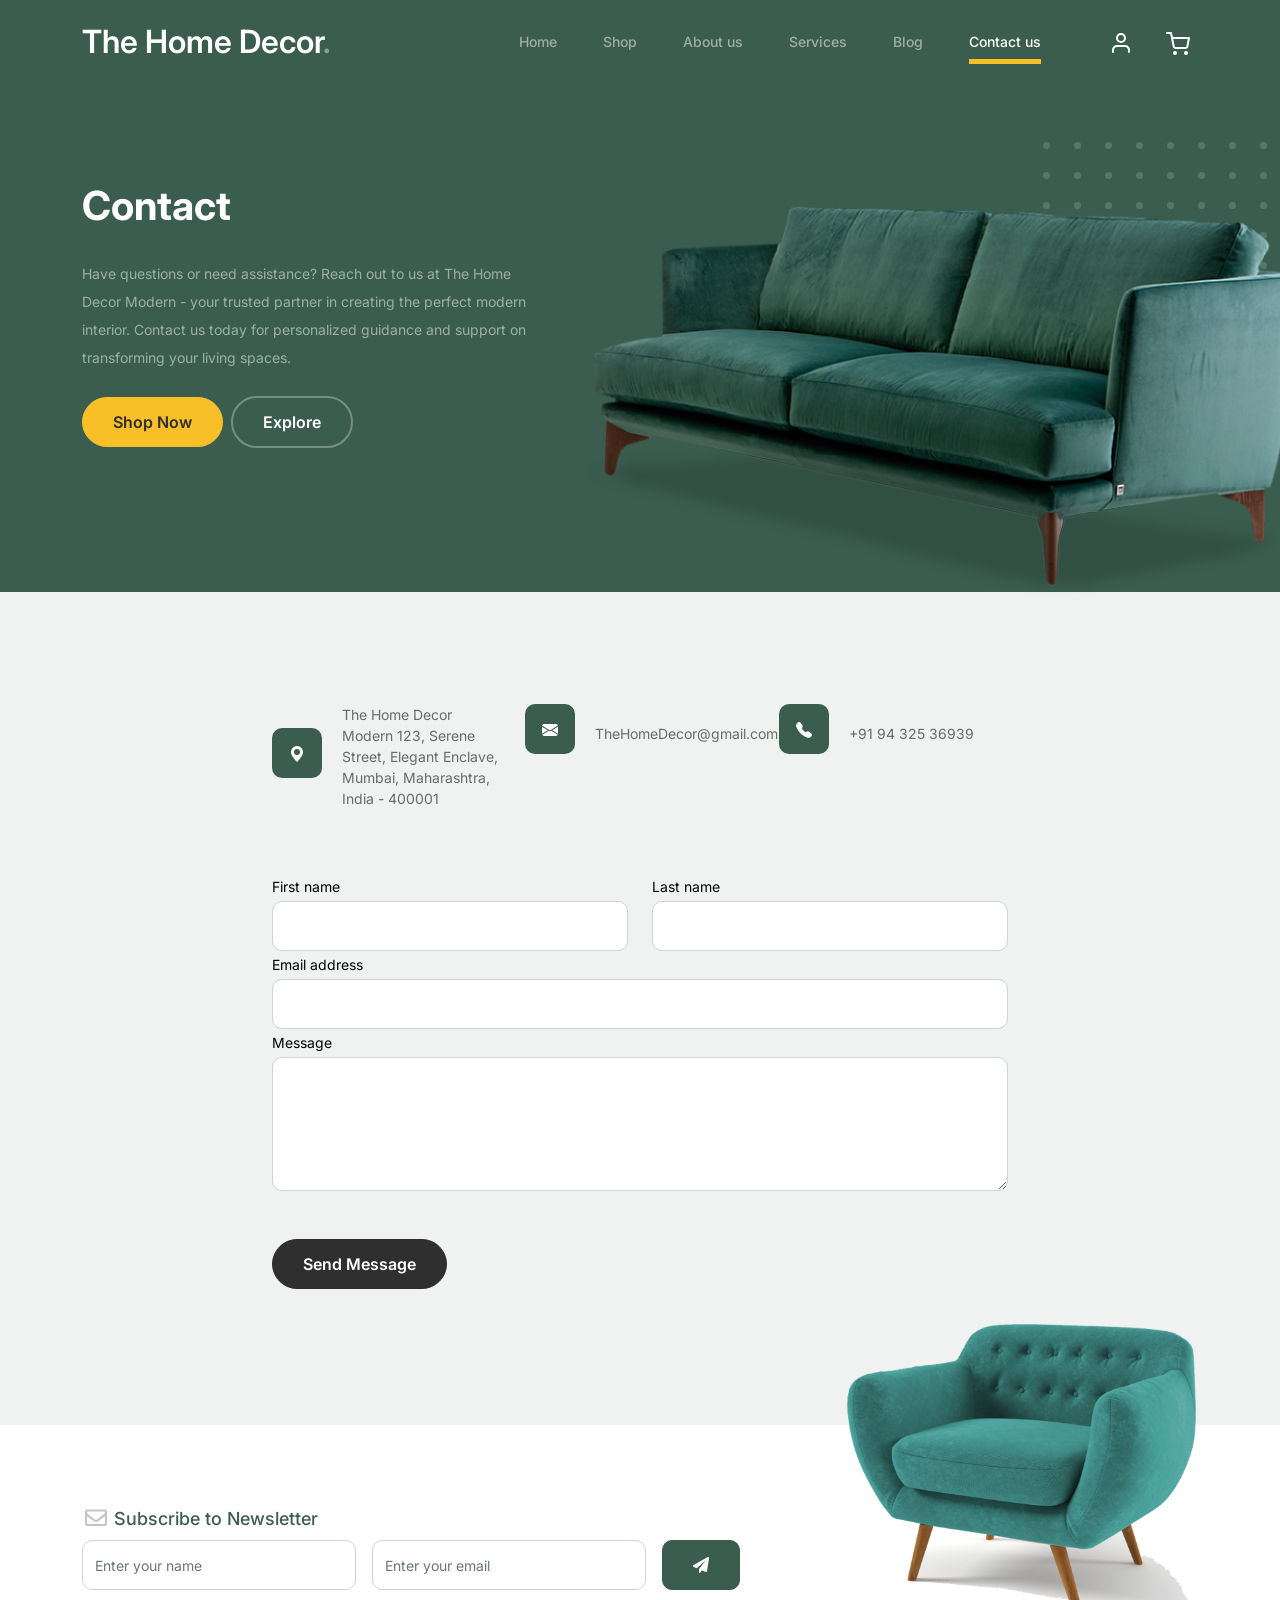
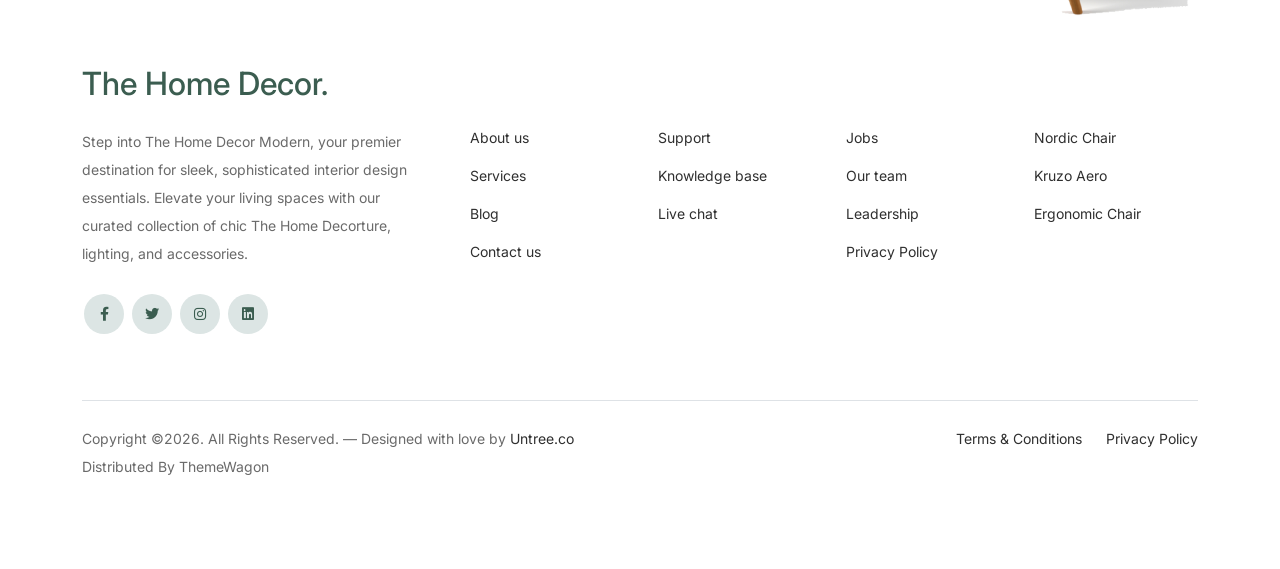
==== Frontend_Project-main/contact.html @ c4b4d027 "Initial commit" ====
<!doctype html>
<html lang="en">
<head>
  <meta charset="utf-8">
  <meta name="viewport" content="width=device-width, initial-scale=1, shrink-to-fit=no">
  <meta name="author" content="Untree.co">
  <link rel="shortcut icon" href="favicon.png">

  <meta name="description" content="" />
  <meta name="keywords" content="bootstrap, bootstrap4" />

		<!-- Bootstrap CSS -->
		<link href="css/bootstrap.min.css" rel="stylesheet">
		<link href="https://cdnjs.cloudflare.com/ajax/libs/font-awesome/6.0.0-beta3/css/all.min.css" rel="stylesheet">
		<link href="css/tiny-slider.css" rel="stylesheet">
		<link href="css/style.css" rel="stylesheet">
		<title>The Home Decor and Interior Design Website</title>
	</head>

	<body>

		<!-- Start Header/Navigation -->
		<nav class="custom-navbar navbar navbar navbar-expand-md navbar-dark bg-dark" arial-label="The Home Decor navigation bar">

			<div class="container">
				<a class="navbar-brand" href="index.html">The Home Decor<span>.</span></a>

				<button class="navbar-toggler" type="button" data-bs-toggle="collapse" data-bs-target="#navbarsThe Home Decor" aria-controls="navbarsThe Home Decor" aria-expanded="false" aria-label="Toggle navigation">
					<span class="navbar-toggler-icon"></span>
				</button>

				<div class="collapse navbar-collapse" id="navbarsThe Home Decor">
					<ul class="custom-navbar-nav navbar-nav ms-auto mb-2 mb-md-0">
						<li class="nav-item">
							<a class="nav-link" href="index.html">Home</a>
						</li>
						<li><a class="nav-link" href="shop.html">Shop</a></li>
						<li><a class="nav-link" href="about.html">About us</a></li>
						<li><a class="nav-link" href="services.html">Services</a></li>
						<li><a class="nav-link" href="blog.html">Blog</a></li>
						<li class="active"><a class="nav-link" href="contact.html">Contact us</a></li>
					</ul>

					<ul class="custom-navbar-cta navbar-nav mb-2 mb-md-0 ms-5">
						<li><a class="nav-link" href="#"><img src="images/user.svg"></a></li>
						<li><a class="nav-link" href="cart.html"><img src="images/cart.svg"></a></li>
					</ul>
				</div>
			</div>
				
		</nav>
		<!-- End Header/Navigation -->

		<!-- Start Hero Section -->
			<div class="hero">
				<div class="container">
					<div class="row justify-content-between">
						<div class="col-lg-5">
							<div class="intro-excerpt">
								<h1>Contact</h1>
								<p class="mb-4">
									Have questions or need assistance? Reach out to us at The Home Decor Modern - your trusted partner in creating the perfect modern interior. Contact us today for personalized guidance and support on transforming your living spaces.</p>
								<p><a href="" class="btn btn-secondary me-2">Shop Now</a><a href="#" class="btn btn-white-outline">Explore</a></p>
							</div>
						</div>
						<div class="col-lg-7">
							<div class="hero-img-wrap">
								<img src="images/couch.png" class="img-fluid">
							</div>
						</div>
					</div>
				</div>
			</div>
		<!-- End Hero Section -->

		
		<!-- Start Contact Form -->
		<div class="untree_co-section">
      <div class="container">

        <div class="block">
          <div class="row justify-content-center">


            <div class="col-md-8 col-lg-8 pb-4">


              <div class="row mb-5">
                <div class="col-lg-4">
                  <div  class="service no-shadow align-items-center link horizontal d-flex active" data-aos="fade-left" data-aos-delay="0">
                    <div class="service-icon color-1 mb-4">
                      <svg xmlns="http://www.w3.org/2000/svg" width="16" height="16" fill="currentColor" class="bi bi-geo-alt-fill" viewBox="0 0 16 16">
                        <path d="M8 16s6-5.686 6-10A6 6 0 0 0 2 6c0 4.314 6 10 6 10zm0-7a3 3 0 1 1 0-6 3 3 0 0 1 0 6z"/>
                      </svg>
                    </div> <!-- /.icon -->
                    <div class="service-contents">
                      <p>
						The Home Decor Modern
						123, Serene Street,
						Elegant Enclave, Mumbai,
						Maharashtra, India - 400001</p>
                    </div> <!-- /.service-contents-->
                  </div> <!-- /.service -->
                </div>

                <div class="col-lg-4">
                  <div  class="service no-shadow align-items-center link horizontal d-flex active" data-aos="fade-left" data-aos-delay="0">
                    <div class="service-icon color-1 mb-4">
                      <svg xmlns="http://www.w3.org/2000/svg" width="16" height="16" fill="currentColor" class="bi bi-envelope-fill" viewBox="0 0 16 16">
                        <path d="M.05 3.555A2 2 0 0 1 2 2h12a2 2 0 0 1 1.95 1.555L8 8.414.05 3.555zM0 4.697v7.104l5.803-3.558L0 4.697zM6.761 8.83l-6.57 4.027A2 2 0 0 0 2 14h12a2 2 0 0 0 1.808-1.144l-6.57-4.027L8 9.586l-1.239-.757zm3.436-.586L16 11.801V4.697l-5.803 3.546z"/>
                      </svg>
                    </div> <!-- /.icon -->
                    <div class="service-contents">
                      <p>TheHomeDecor@gmail.com</p>
                    </div> <!-- /.service-contents-->
                  </div> <!-- /.service -->
                </div>

                <div class="col-lg-4">
                  <div  class="service no-shadow align-items-center link horizontal d-flex active" data-aos="fade-left" data-aos-delay="0">
                    <div class="service-icon color-1 mb-4">
                      <svg xmlns="http://www.w3.org/2000/svg" width="16" height="16" fill="currentColor" class="bi bi-telephone-fill" viewBox="0 0 16 16">
                        <path fill-rule="evenodd" d="M1.885.511a1.745 1.745 0 0 1 2.61.163L6.29 2.98c.329.423.445.974.315 1.494l-.547 2.19a.678.678 0 0 0 .178.643l2.457 2.457a.678.678 0 0 0 .644.178l2.189-.547a1.745 1.745 0 0 1 1.494.315l2.306 1.794c.829.645.905 1.87.163 2.611l-1.034 1.034c-.74.74-1.846 1.065-2.877.702a18.634 18.634 0 0 1-7.01-4.42 18.634 18.634 0 0 1-4.42-7.009c-.362-1.03-.037-2.137.703-2.877L1.885.511z"/>
                      </svg>
                    </div> <!-- /.icon -->
                    <div class="service-contents">
                      <p>+91 94 325 36939</p>
                    </div> <!-- /.service-contents-->
                  </div> <!-- /.service -->
                </div>
              </div>

              <form>
                <div class="row">
                  <div class="col-6">
                    <div class="form-group">
                      <label class="text-black" for="fname">First name</label>
                      <input type="text" class="form-control" id="fname">
                    </div>
                  </div>
                  <div class="col-6">
                    <div class="form-group">
                      <label class="text-black" for="lname">Last name</label>
                      <input type="text" class="form-control" id="lname">
                    </div>
                  </div>
                </div>
                <div class="form-group">
                  <label class="text-black" for="email">Email address</label>
                  <input type="email" class="form-control" id="email">
                </div>

                <div class="form-group mb-5">
                  <label class="text-black" for="message">Message</label>
                  <textarea name="" class="form-control" id="message" cols="30" rows="5"></textarea>
                </div>

                <button type="submit" class="btn btn-primary-hover-outline">Send Message</button>
              </form>

            </div>

          </div>

        </div>

      </div>


    </div>
  </div>

  <!-- End Contact Form -->

		

		<!-- Start Footer Section -->
		<footer class="footer-section">
			<div class="container relative">

				<div class="sofa-img">
					<img src="images/sofa.png" alt="Image" class="img-fluid">
				</div>

				<div class="row">
					<div class="col-lg-8">
						<div class="subscription-form">
							<h3 class="d-flex align-items-center"><span class="me-1"><img src="images/envelope-outline.svg" alt="Image" class="img-fluid"></span><span>Subscribe to Newsletter</span></h3>

							<form action="#" class="row g-3">
								<div class="col-auto">
									<input type="text" class="form-control" placeholder="Enter your name">
								</div>
								<div class="col-auto">
									<input type="email" class="form-control" placeholder="Enter your email">
								</div>
								<div class="col-auto">
									<button class="btn btn-primary">
										<span class="fa fa-paper-plane"></span>
									</button>
								</div>
							</form>

						</div>
					</div>
				</div>

				<div class="row g-5 mb-5">
					<div class="col-lg-4">
						<div class="mb-4 footer-logo-wrap"><a href="#" class="footer-logo">The Home Decor<span>.</span></a></div>
						<p class="mb-4">									Step into The Home Decor Modern, your premier destination for sleek, sophisticated interior design essentials. Elevate your living spaces with our curated collection of chic The Home Decorture, lighting, and accessories.</p>

						<ul class="list-unstyled custom-social">
							<li><a href="#"><span class="fa fa-brands fa-facebook-f"></span></a></li>
							<li><a href="#"><span class="fa fa-brands fa-twitter"></span></a></li>
							<li><a href="#"><span class="fa fa-brands fa-instagram"></span></a></li>
							<li><a href="#"><span class="fa fa-brands fa-linkedin"></span></a></li>
						</ul>
					</div>

					<div class="col-lg-8">
						<div class="row links-wrap">
							<div class="col-6 col-sm-6 col-md-3">
								<ul class="list-unstyled">
									<li><a href="#">About us</a></li>
									<li><a href="#">Services</a></li>
									<li><a href="#">Blog</a></li>
									<li><a href="#">Contact us</a></li>
								</ul>
							</div>

							<div class="col-6 col-sm-6 col-md-3">
								<ul class="list-unstyled">
									<li><a href="#">Support</a></li>
									<li><a href="#">Knowledge base</a></li>
									<li><a href="#">Live chat</a></li>
								</ul>
							</div>

							<div class="col-6 col-sm-6 col-md-3">
								<ul class="list-unstyled">
									<li><a href="#">Jobs</a></li>
									<li><a href="#">Our team</a></li>
									<li><a href="#">Leadership</a></li>
									<li><a href="#">Privacy Policy</a></li>
								</ul>
							</div>

							<div class="col-6 col-sm-6 col-md-3">
								<ul class="list-unstyled">
									<li><a href="#">Nordic Chair</a></li>
									<li><a href="#">Kruzo Aero</a></li>
									<li><a href="#">Ergonomic Chair</a></li>
								</ul>
							</div>
						</div>
					</div>

				</div>

				<div class="border-top copyright">
					<div class="row pt-4">
						<div class="col-lg-6">
							<p class="mb-2 text-center text-lg-start">Copyright &copy;<script>document.write(new Date().getFullYear());</script>. All Rights Reserved. &mdash; Designed with love by <a href="https://untree.co">Untree.co</a> Distributed By <a hreff="https://themewagon.com">ThemeWagon</a>  <!-- License information: https://untree.co/license/ -->
            </p>
						</div>

						<div class="col-lg-6 text-center text-lg-end">
							<ul class="list-unstyled d-inline-flex ms-auto">
								<li class="me-4"><a href="#">Terms &amp; Conditions</a></li>
								<li><a href="#">Privacy Policy</a></li>
							</ul>
						</div>

					</div>
				</div>

			</div>
		</footer>
		<!-- End Footer Section -->	


		<script src="js/bootstrap.bundle.min.js"></script>
		<script src="js/tiny-slider.js"></script>
		<script src="js/custom.js"></script>
	</body>

</html>
---- Frontend_Project-main/css/tiny-slider.css ----
.tns-outer {
  padding: 0 !important;
}
.tns-outer [hidden] {
  display: none !important;
}
.tns-outer [aria-controls],
.tns-outer [data-action] {
  cursor: pointer;
}
.tns-slider {
  -webkit-transition: all 0s;
  -moz-transition: all 0s;
  transition: all 0s;
}
.tns-slider > .tns-item {
  -webkit-box-sizing: border-box;
  -moz-box-sizing: border-box;
  box-sizing: border-box;
}
.tns-horizontal.tns-subpixel {
  white-space: nowrap;
}
.tns-horizontal.tns-subpixel > .tns-item {
  display: inline-block;
  vertical-align: top;
  white-space: normal;
}
.tns-horizontal.tns-no-subpixel:after {
  content: '';
  display: table;
  clear: both;
}
.tns-horizontal.tns-no-subpixel > .tns-item {
  float: left;
}
.tns-horizontal.tns-carousel.tns-no-subpixel > .tns-item {
  margin-right: -100%;
}
.tns-no-calc {
  position: relative;
  left: 0;
}
.tns-gallery {
  position: relative;
  left: 0;
  min-height: 1px;
}
.tns-gallery > .tns-item {
  position: absolute;
  left: -100%;
  -webkit-transition: transform 0s, opacity 0s;
  -moz-transition: transform 0s, opacity 0s;
  transition: transform 0s, opacity 0s;
}
.tns-gallery > .tns-slide-active {
  position: relative;
  left: auto !important;
}
.tns-gallery > .tns-moving {
  -webkit-transition: all 0.25s;
  -moz-transition: all 0.25s;
  transition: all 0.25s;
}
.tns-autowidth {
  display: inline-block;
}
.tns-lazy-img {
  -webkit-transition: opacity 0.6s;
  -moz-transition: opacity 0.6s;
  transition: opacity 0.6s;
  opacity: 0.6;
}
.tns-lazy-img.tns-complete {
  opacity: 1;
}
.tns-ah {
  -webkit-transition: height 0s;
  -moz-transition: height 0s;
  transition: height 0s;
}
.tns-ovh {
  overflow: hidden;
}
.tns-visually-hidden {
  position: absolute;
  left: -10000em;
}
.tns-transparent {
  opacity: 0;
  visibility: hidden;
}
.tns-fadeIn {
  opacity: 1;
  filter: alpha(opacity=100);
  z-index: 0;
}
.tns-normal,
.tns-fadeOut {
  opacity: 0;
  filter: alpha(opacity=0);
  z-index: -1;
}
.tns-vpfix {
  white-space: nowrap;
}
.tns-vpfix > div,
.tns-vpfix > li {
  display: inline-block;
}
.tns-t-subp2 {
  margin: 0 auto;
  width: 310px;
  position: relative;
  height: 10px;
  overflow: hidden;
}
.tns-t-ct {
  width: 2333.3333333%;
  width: -webkit-calc(100% * 70 / 3);
  width: -moz-calc(100% * 70 / 3);
  width: calc(100% * 70 / 3);
  position: absolute;
  right: 0;
}
.tns-t-ct:after {
  content: '';
  display: table;
  clear: both;
}
.tns-t-ct > div {
  width: 1.4285714%;
  width: -webkit-calc(100% / 70);
  width: -moz-calc(100% / 70);
  width: calc(100% / 70);
  height: 10px;
  float: left;
}

/*# sourceMappingURL=sourcemaps/tiny-slider.css.map */
---- Frontend_Project-main/css/style.css ----
@import url("https://fonts.googleapis.com/css2?family=Inter:wght@400;500;600;700;800&display=swap");
body {
  overflow-x: hidden;
  position: relative; }

body {
  font-family: "Inter", sans-serif;
  font-weight: 400;
  line-height: 28px;
  color: #6a6a6a;
  font-size: 14px;
  background-color: #eff2f1; }

a {
  text-decoration: none;
  -webkit-transition: .3s all ease;
  -o-transition: .3s all ease;
  transition: .3s all ease;
  color: #2f2f2f;
  text-decoration: underline; }
  a:hover {
    color: #2f2f2f;
    text-decoration: none; }
  a.more {
    font-weight: 600; }

.custom-navbar {
  background: #3b5d50 !important;
  padding-top: 20px;
  padding-bottom: 20px; }
  .custom-navbar .navbar-brand {
    font-size: 32px;
    font-weight: 600; }
    .custom-navbar .navbar-brand > span {
      opacity: .4; }
  .custom-navbar .navbar-toggler {
    border-color: transparent; }
    .custom-navbar .navbar-toggler:active, .custom-navbar .navbar-toggler:focus {
      -webkit-box-shadow: none;
      box-shadow: none;
      outline: none; }
  @media (min-width: 992px) {
    .custom-navbar .custom-navbar-nav li {
      margin-left: 15px;
      margin-right: 15px; } }
  .custom-navbar .custom-navbar-nav li a {
    font-weight: 500;
    color: #ffffff !important;
    opacity: .5;
    -webkit-transition: .3s all ease;
    -o-transition: .3s all ease;
    transition: .3s all ease;
    position: relative; }
    @media (min-width: 768px) {
      .custom-navbar .custom-navbar-nav li a:before {
        content: "";
        position: absolute;
        bottom: 0;
        left: 8px;
        right: 8px;
        background: #f9bf29;
        height: 5px;
        opacity: 1;
        visibility: visible;
        width: 0;
        -webkit-transition: .15s all ease-out;
        -o-transition: .15s all ease-out;
        transition: .15s all ease-out; } }
    .custom-navbar .custom-navbar-nav li a:hover {
      opacity: 1; }
      .custom-navbar .custom-navbar-nav li a:hover:before {
        width: calc(100% - 16px); }
  .custom-navbar .custom-navbar-nav li.active a {
    opacity: 1; }
    .custom-navbar .custom-navbar-nav li.active a:before {
      width: calc(100% - 16px); }
  .custom-navbar .custom-navbar-cta {
    margin-left: 0 !important;
    -webkit-box-orient: horizontal;
    -webkit-box-direction: normal;
    -ms-flex-direction: row;
    flex-direction: row; }
    @media (min-width: 768px) {
      .custom-navbar .custom-navbar-cta {
        margin-left: 40px !important; } }
    .custom-navbar .custom-navbar-cta li {
      margin-left: 0px;
      margin-right: 0px; }
      .custom-navbar .custom-navbar-cta li:first-child {
        margin-right: 20px; }

.hero {
  background: #3b5d50;
  padding: calc(4rem - 30px) 0 0rem 0; }
  @media (min-width: 768px) {
    .hero {
      padding: calc(4rem - 30px) 0 4rem 0; } }
  @media (min-width: 992px) {
    .hero {
      padding: calc(8rem - 30px) 0 8rem 0; } }
  .hero .intro-excerpt {
    position: relative;
    z-index: 4; }
    @media (min-width: 992px) {
      .hero .intro-excerpt {
        max-width: 450px; } }
  .hero h1 {
    font-weight: 700;
    color: #ffffff;
    margin-bottom: 30px; }
    @media (min-width: 1400px) {
      .hero h1 {
        font-size: 54px; } }
  .hero p {
    color: rgba(255, 255, 255, 0.5);
    margin-botom: 30px; }
  .hero .hero-img-wrap {
    position: relative; }
    .hero .hero-img-wrap img {
      position: relative;
      top: 0px;
      right: 0px;
      z-index: 2;
      max-width: 780px;
      left: -20px; }
      @media (min-width: 768px) {
        .hero .hero-img-wrap img {
          right: 0px;
          left: -100px; } }
      @media (min-width: 992px) {
        .hero .hero-img-wrap img {
          left: 0px;
          top: -80px;
          position: absolute;
          right: -50px; } }
      @media (min-width: 1200px) {
        .hero .hero-img-wrap img {
          left: 0px;
          top: -80px;
          right: -100px; } }
    .hero .hero-img-wrap:after {
      content: "";
      position: absolute;
      width: 255px;
      height: 217px;
      background-image: url("../images/dots-light.svg");
      background-size: contain;
      background-repeat: no-repeat;
      right: -100px;
      top: -0px; }
      @media (min-width: 1200px) {
        .hero .hero-img-wrap:after {
          top: -40px; } }

.btn {
  font-weight: 600;
  padding: 12px 30px;
  border-radius: 30px;
  color: #ffffff;
  background: #2f2f2f;
  border-color: #2f2f2f; }
  .btn:hover {
    color: #ffffff;
    background: #222222;
    border-color: #222222; }
  .btn:active, .btn:focus {
    outline: none !important;
    -webkit-box-shadow: none;
    box-shadow: none; }
  .btn.btn-primary {
    background: #3b5d50;
    border-color: #3b5d50; }
    .btn.btn-primary:hover {
      background: #314d43;
      border-color: #314d43; }
  .btn.btn-secondary {
    color: #2f2f2f;
    background: #f9bf29;
    border-color: #f9bf29; }
    .btn.btn-secondary:hover {
      background: #f8b810;
      border-color: #f8b810; }
  .btn.btn-white-outline {
    background: transparent;
    border-width: 2px;
    border-color: rgba(255, 255, 255, 0.3); }
    .btn.btn-white-outline:hover {
      border-color: white;
      color: #ffffff; }

.section-title {
  color: #2f2f2f; }

.product-section {
  padding: 7rem 0; }
  .product-section .product-item {
    text-align: center;
    text-decoration: none;
    display: block;
    position: relative;
    padding-bottom: 50px;
    cursor: pointer; }
    .product-section .product-item .product-thumbnail {
      margin-bottom: 30px;
      position: relative;
      top: 0;
      -webkit-transition: .3s all ease;
      -o-transition: .3s all ease;
      transition: .3s all ease; }
    .product-section .product-item h3 {
      font-weight: 600;
      font-size: 16px; }
    .product-section .product-item strong {
      font-weight: 800 !important;
      font-size: 18px !important; }
    .product-section .product-item h3, .product-section .product-item strong {
      color: #2f2f2f;
      text-decoration: none; }
    .product-section .product-item .icon-cross {
      position: absolute;
      width: 35px;
      height: 35px;
      display: inline-block;
      background: #2f2f2f;
      bottom: 15px;
      left: 50%;
      -webkit-transform: translateX(-50%);
      -ms-transform: translateX(-50%);
      transform: translateX(-50%);
      margin-bottom: -17.5px;
      border-radius: 50%;
      opacity: 0;
      visibility: hidden;
      -webkit-transition: .3s all ease;
      -o-transition: .3s all ease;
      transition: .3s all ease; }
      .product-section .product-item .icon-cross img {
        position: absolute;
        left: 50%;
        top: 50%;
        -webkit-transform: translate(-50%, -50%);
        -ms-transform: translate(-50%, -50%);
        transform: translate(-50%, -50%); }
    .product-section .product-item:before {
      bottom: 0;
      left: 0;
      right: 0;
      position: absolute;
      content: "";
      background: #dce5e4;
      height: 0%;
      z-index: -1;
      border-radius: 10px;
      -webkit-transition: .3s all ease;
      -o-transition: .3s all ease;
      transition: .3s all ease; }
    .product-section .product-item:hover .product-thumbnail {
      top: -25px; }
    .product-section .product-item:hover .icon-cross {
      bottom: 0;
      opacity: 1;
      visibility: visible; }
    .product-section .product-item:hover:before {
      height: 70%; }

.why-choose-section {
  padding: 7rem 0; }
  .why-choose-section .img-wrap {
    position: relative; }
    .why-choose-section .img-wrap:before {
      position: absolute;
      content: "";
      width: 255px;
      height: 217px;
      background-image: url("../images/dots-yellow.svg");
      background-repeat: no-repeat;
      background-size: contain;
      -webkit-transform: translate(-40%, -40%);
      -ms-transform: translate(-40%, -40%);
      transform: translate(-40%, -40%);
      z-index: -1; }
    .why-choose-section .img-wrap img {
      border-radius: 20px; }

.feature {
  margin-bottom: 30px; }
  .feature .icon {
    display: inline-block;
    position: relative;
    margin-bottom: 20px; }
    .feature .icon:before {
      content: "";
      width: 33px;
      height: 33px;
      position: absolute;
      background: rgba(59, 93, 80, 0.2);
      border-radius: 50%;
      right: -8px;
      bottom: 0; }
  .feature h3 {
    font-size: 14px;
    color: #2f2f2f; }
  .feature p {
    font-size: 14px;
    line-height: 22px;
    color: #6a6a6a; }

.we-help-section {
  padding: 7rem 0; }
  .we-help-section .imgs-grid {
    display: -ms-grid;
    display: grid;
    -ms-grid-columns: (1fr)[27];
    grid-template-columns: repeat(27, 1fr);
    position: relative; }
    .we-help-section .imgs-grid:before {
      position: absolute;
      content: "";
      width: 255px;
      height: 217px;
      background-image: url("../images/dots-green.svg");
      background-size: contain;
      background-repeat: no-repeat;
      -webkit-transform: translate(-40%, -40%);
      -ms-transform: translate(-40%, -40%);
      transform: translate(-40%, -40%);
      z-index: -1; }
    .we-help-section .imgs-grid .grid {
      position: relative; }
      .we-help-section .imgs-grid .grid img {
        border-radius: 20px;
        max-width: 100%; }
      .we-help-section .imgs-grid .grid.grid-1 {
        -ms-grid-column: 1;
        -ms-grid-column-span: 18;
        grid-column: 1 / span 18;
        -ms-grid-row: 1;
        -ms-grid-row-span: 27;
        grid-row: 1 / span 27; }
      .we-help-section .imgs-grid .grid.grid-2 {
        -ms-grid-column: 19;
        -ms-grid-column-span: 27;
        grid-column: 19 / span 27;
        -ms-grid-row: 1;
        -ms-grid-row-span: 5;
        grid-row: 1 / span 5;
        padding-left: 20px; }
      .we-help-section .imgs-grid .grid.grid-3 {
        -ms-grid-column: 14;
        -ms-grid-column-span: 16;
        grid-column: 14 / span 16;
        -ms-grid-row: 6;
        -ms-grid-row-span: 27;
        grid-row: 6 / span 27;
        padding-top: 20px; }

.custom-list {
  width: 100%; }
  .custom-list li {
    display: inline-block;
    width: calc(50% - 20px);
    margin-bottom: 12px;
    line-height: 1.5;
    position: relative;
    padding-left: 20px; }
    .custom-list li:before {
      content: "";
      width: 8px;
      height: 8px;
      border-radius: 50%;
      border: 2px solid #3b5d50;
      position: absolute;
      left: 0;
      top: 8px; }

.popular-product {
  padding: 0 0 7rem 0; }
  .popular-product .product-item-sm h3 {
    font-size: 14px;
    font-weight: 700;
    color: #2f2f2f; }
  .popular-product .product-item-sm a {
    text-decoration: none;
    color: #2f2f2f;
    -webkit-transition: .3s all ease;
    -o-transition: .3s all ease;
    transition: .3s all ease; }
    .popular-product .product-item-sm a:hover {
      color: rgba(47, 47, 47, 0.5); }
  .popular-product .product-item-sm p {
    line-height: 1.4;
    margin-bottom: 10px;
    font-size: 14px; }
  .popular-product .product-item-sm .thumbnail {
    margin-right: 10px;
    -webkit-box-flex: 0;
    -ms-flex: 0 0 120px;
    flex: 0 0 120px;
    position: relative; }
    .popular-product .product-item-sm .thumbnail:before {
      content: "";
      position: absolute;
      border-radius: 20px;
      background: #dce5e4;
      width: 98px;
      height: 98px;
      top: 50%;
      left: 50%;
      -webkit-transform: translate(-50%, -50%);
      -ms-transform: translate(-50%, -50%);
      transform: translate(-50%, -50%);
      z-index: -1; }

.testimonial-section {
  padding: 3rem 0 7rem 0; }

.testimonial-slider-wrap {
  position: relative; }
  .testimonial-slider-wrap .tns-inner {
    padding-top: 30px; }
  .testimonial-slider-wrap .item .testimonial-block blockquote {
    font-size: 16px; }
    @media (min-width: 768px) {
      .testimonial-slider-wrap .item .testimonial-block blockquote {
        line-height: 32px;
        font-size: 18px; } }
  .testimonial-slider-wrap .item .testimonial-block .author-info .author-pic {
    margin-bottom: 20px; }
    .testimonial-slider-wrap .item .testimonial-block .author-info .author-pic img {
      max-width: 80px;
      border-radius: 50%; }
  .testimonial-slider-wrap .item .testimonial-block .author-info h3 {
    font-size: 14px;
    font-weight: 700;
    color: #2f2f2f;
    margin-bottom: 0; }
  .testimonial-slider-wrap #testimonial-nav {
    position: absolute;
    top: 50%;
    z-index: 99;
    width: 100%;
    display: none; }
    @media (min-width: 768px) {
      .testimonial-slider-wrap #testimonial-nav {
        display: block; } }
    .testimonial-slider-wrap #testimonial-nav > span {
      cursor: pointer;
      position: absolute;
      width: 58px;
      height: 58px;
      line-height: 58px;
      border-radius: 50%;
      background: rgba(59, 93, 80, 0.1);
      color: #2f2f2f;
      -webkit-transition: .3s all ease;
      -o-transition: .3s all ease;
      transition: .3s all ease; }
      .testimonial-slider-wrap #testimonial-nav > span:hover {
        background: #3b5d50;
        color: #ffffff; }
    .testimonial-slider-wrap #testimonial-nav .prev {
      left: -10px; }
    .testimonial-slider-wrap #testimonial-nav .next {
      right: 0; }
  .testimonial-slider-wrap .tns-nav {
    position: absolute;
    bottom: -50px;
    left: 50%;
    -webkit-transform: translateX(-50%);
    -ms-transform: translateX(-50%);
    transform: translateX(-50%); }
    .testimonial-slider-wrap .tns-nav button {
      background: none;
      border: none;
      display: inline-block;
      position: relative;
      width: 0 !important;
      height: 7px !important;
      margin: 2px; }
      .testimonial-slider-wrap .tns-nav button:active, .testimonial-slider-wrap .tns-nav button:focus, .testimonial-slider-wrap .tns-nav button:hover {
        outline: none;
        -webkit-box-shadow: none;
        box-shadow: none;
        background: none; }
      .testimonial-slider-wrap .tns-nav button:before {
        display: block;
        width: 7px;
        height: 7px;
        left: 0;
        top: 0;
        position: absolute;
        content: "";
        border-radius: 50%;
        -webkit-transition: .3s all ease;
        -o-transition: .3s all ease;
        transition: .3s all ease;
        background-color: #d6d6d6; }
      .testimonial-slider-wrap .tns-nav button:hover:before, .testimonial-slider-wrap .tns-nav button.tns-nav-active:before {
        background-color: #3b5d50; }

.before-footer-section {
  padding: 7rem 0 12rem 0 !important; }

.blog-section {
  padding: 7rem 0 12rem 0; }
  .blog-section .post-entry a {
    text-decoration: none; }
  .blog-section .post-entry .post-thumbnail {
    display: block;
    margin-bottom: 20px; }
    .blog-section .post-entry .post-thumbnail img {
      border-radius: 20px;
      -webkit-transition: .3s all ease;
      -o-transition: .3s all ease;
      transition: .3s all ease; }
  .blog-section .post-entry .post-content-entry {
    padding-left: 15px;
    padding-right: 15px; }
    .blog-section .post-entry .post-content-entry h3 {
      font-size: 16px;
      margin-bottom: 0;
      font-weight: 600;
      margin-bottom: 7px; }
    .blog-section .post-entry .post-content-entry .meta {
      font-size: 14px; }
      .blog-section .post-entry .post-content-entry .meta a {
        font-weight: 600; }
  .blog-section .post-entry:hover .post-thumbnail img, .blog-section .post-entry:focus .post-thumbnail img {
    opacity: .7; }

.footer-section {
  padding: 80px 0;
  background: #ffffff; }
  .footer-section .relative {
    position: relative; }
  .footer-section a {
    text-decoration: none;
    color: #2f2f2f;
    -webkit-transition: .3s all ease;
    -o-transition: .3s all ease;
    transition: .3s all ease; }
    .footer-section a:hover {
      color: rgba(47, 47, 47, 0.5); }
  .footer-section .subscription-form {
    margin-bottom: 40px;
    position: relative;
    z-index: 2;
    margin-top: 100px; }
    @media (min-width: 992px) {
      .footer-section .subscription-form {
        margin-top: 0px;
        margin-bottom: 80px; } }
    .footer-section .subscription-form h3 {
      font-size: 18px;
      font-weight: 500;
      color: #3b5d50; }
    .footer-section .subscription-form .form-control {
      height: 50px;
      border-radius: 10px;
      font-family: "Inter", sans-serif; }
      .footer-section .subscription-form .form-control:active, .footer-section .subscription-form .form-control:focus {
        outline: none;
        -webkit-box-shadow: none;
        box-shadow: none;
        border-color: #3b5d50;
        -webkit-box-shadow: 0 1px 4px 0 rgba(0, 0, 0, 0.2);
        box-shadow: 0 1px 4px 0 rgba(0, 0, 0, 0.2); }
      .footer-section .subscription-form .form-control::-webkit-input-placeholder {
        font-size: 14px; }
      .footer-section .subscription-form .form-control::-moz-placeholder {
        font-size: 14px; }
      .footer-section .subscription-form .form-control:-ms-input-placeholder {
        font-size: 14px; }
      .footer-section .subscription-form .form-control:-moz-placeholder {
        font-size: 14px; }
    .footer-section .subscription-form .btn {
      border-radius: 10px !important; }
  .footer-section .sofa-img {
    position: absolute;
    top: -200px;
    z-index: 1;
    right: 0; }
    .footer-section .sofa-img img {
      max-width: 380px; }
  .footer-section .links-wrap {
    margin-top: 0px; }
    @media (min-width: 992px) {
      .footer-section .links-wrap {
        margin-top: 54px; } }
    .footer-section .links-wrap ul li {
      margin-bottom: 10px; }
  .footer-section .footer-logo-wrap .footer-logo {
    font-size: 32px;
    font-weight: 500;
    text-decoration: none;
    color: #3b5d50; }
  .footer-section .custom-social li {
    margin: 2px;
    display: inline-block; }
    .footer-section .custom-social li a {
      width: 40px;
      height: 40px;
      text-align: center;
      line-height: 40px;
      display: inline-block;
      background: #dce5e4;
      color: #3b5d50;
      border-radius: 50%; }
      .footer-section .custom-social li a:hover {
        background: #3b5d50;
        color: #ffffff; }
  .footer-section .border-top {
    border-color: #dce5e4; }
    .footer-section .border-top.copyright {
      font-size: 14px !important; }

.untree_co-section {
  padding: 7rem 0; }

.form-control {
  height: 50px;
  border-radius: 10px;
  font-family: "Inter", sans-serif; }
  .form-control:active, .form-control:focus {
    outline: none;
    -webkit-box-shadow: none;
    box-shadow: none;
    border-color: #3b5d50;
    -webkit-box-shadow: 0 1px 4px 0 rgba(0, 0, 0, 0.2);
    box-shadow: 0 1px 4px 0 rgba(0, 0, 0, 0.2); }
  .form-control::-webkit-input-placeholder {
    font-size: 14px; }
  .form-control::-moz-placeholder {
    font-size: 14px; }
  .form-control:-ms-input-placeholder {
    font-size: 14px; }
  .form-control:-moz-placeholder {
    font-size: 14px; }

.service {
  line-height: 1.5; }
  .service .service-icon {
    border-radius: 10px;
    -webkit-box-flex: 0;
    -ms-flex: 0 0 50px;
    flex: 0 0 50px;
    height: 50px;
    line-height: 50px;
    text-align: center;
    background: #3b5d50;
    margin-right: 20px;
    color: #ffffff; }

textarea {
  height: auto !important; }

.site-blocks-table {
  overflow: auto; }
  .site-blocks-table .product-thumbnail {
    width: 200px; }
  .site-blocks-table .btn {
    padding: 2px 10px; }
  .site-blocks-table thead th {
    padding: 30px;
    text-align: center;
    border-width: 0px !important;
    vertical-align: middle;
    color: rgba(0, 0, 0, 0.8);
    font-size: 18px; }
  .site-blocks-table td {
    padding: 20px;
    text-align: center;
    vertical-align: middle;
    color: rgba(0, 0, 0, 0.8); }
  .site-blocks-table tbody tr:first-child td {
    border-top: 1px solid #3b5d50 !important; }
  .site-blocks-table .btn {
    background: none !important;
    color: #000000;
    border: none;
    height: auto !important; }

.site-block-order-table th {
  border-top: none !important;
  border-bottom-width: 1px !important; }

.site-block-order-table td, .site-block-order-table th {
  color: #000000; }

.couponcode-wrap input {
  border-radius: 10px !important; }

.text-primary {
  color: #3b5d50 !important; }

.thankyou-icon {
  position: relative;
  color: #3b5d50; }
  .thankyou-icon:before {
    position: absolute;
    content: "";
    width: 50px;
    height: 50px;
    border-radius: 50%;
    background: rgba(59, 93, 80, 0.2); }
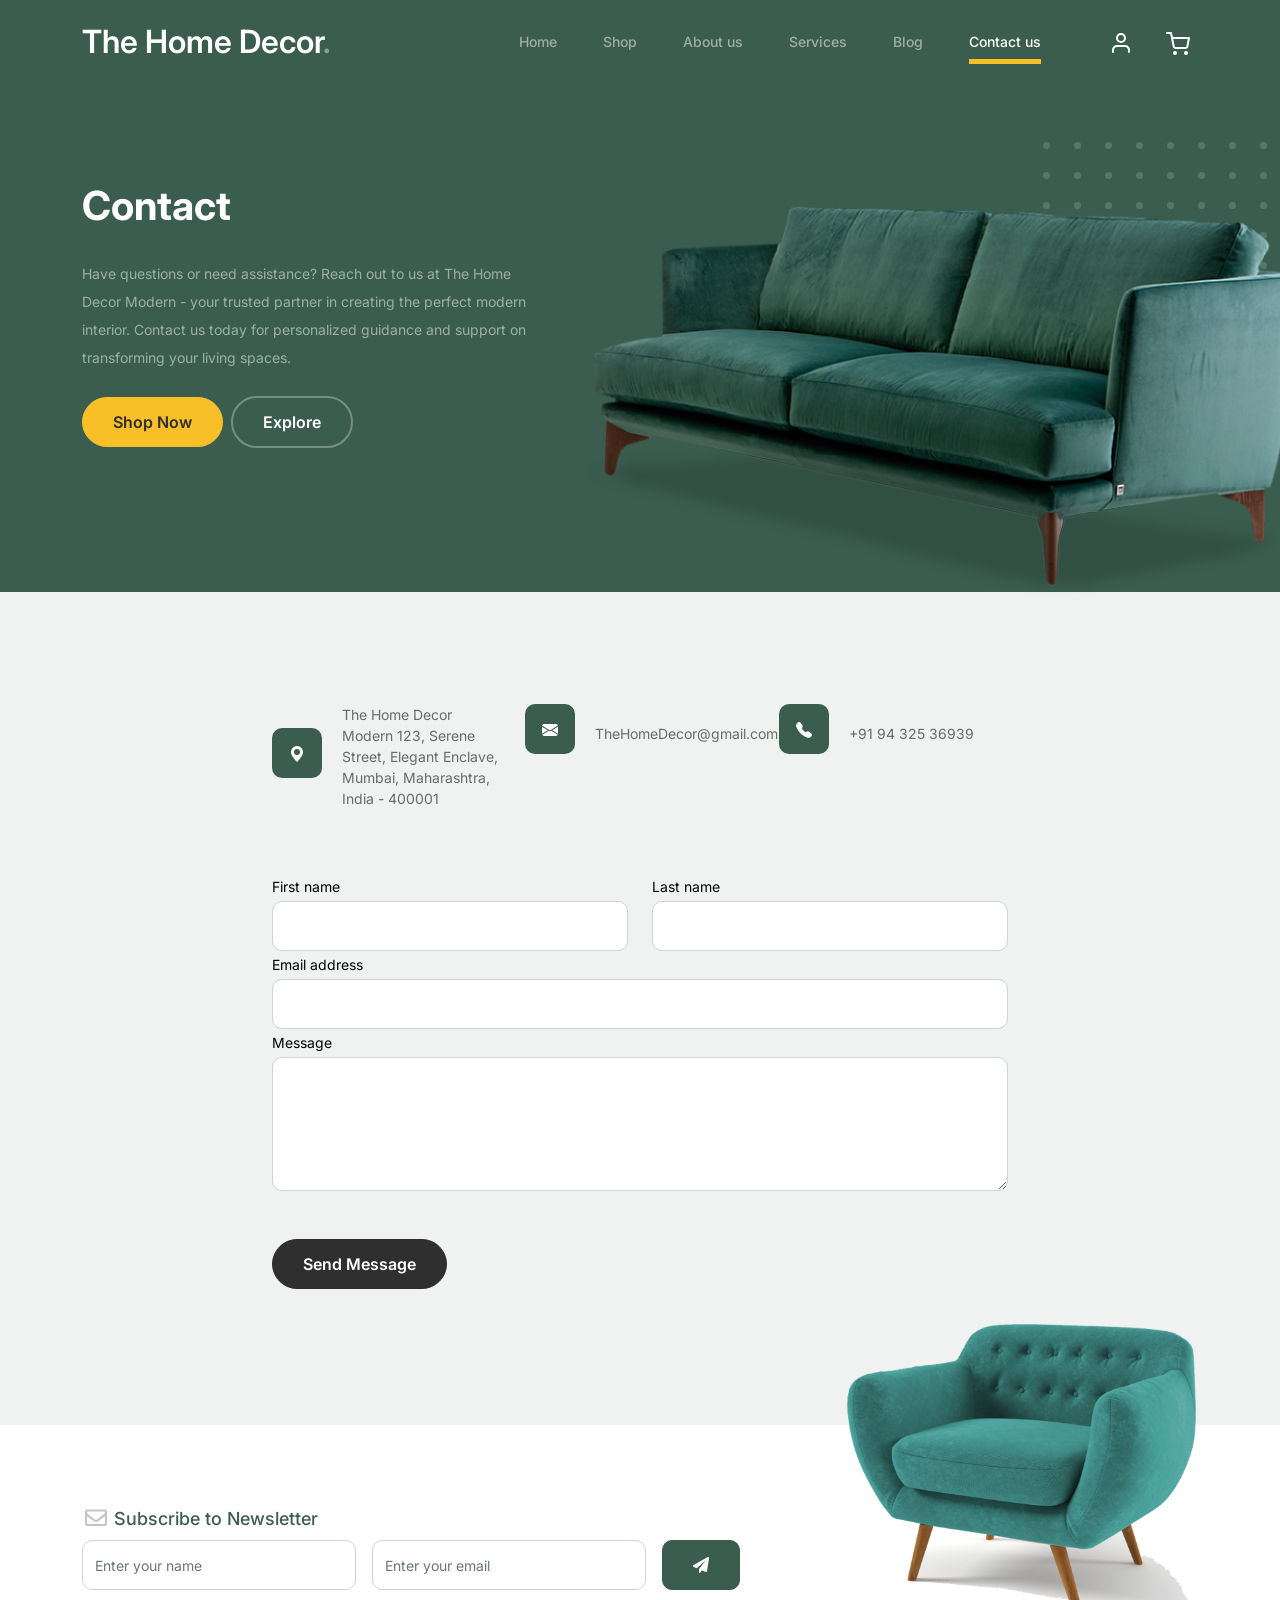
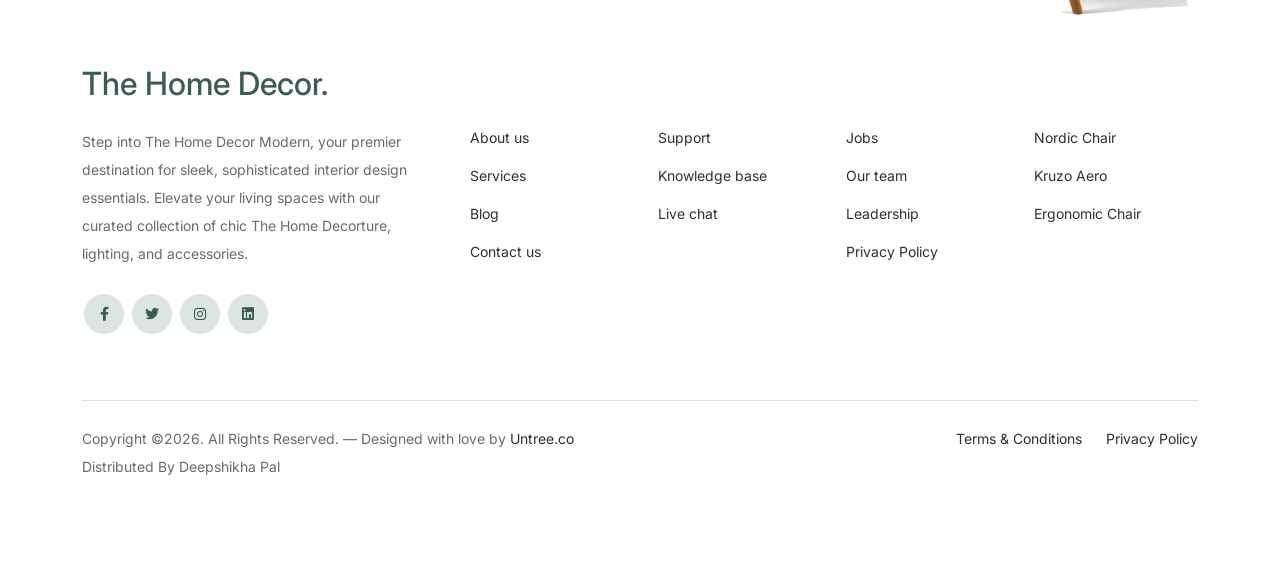
==== commit 7d956795: "Update contact.html" ====
--- a/Frontend_Project-main/contact.html
+++ b/Frontend_Project-main/contact.html
@@ -262,7 +262,8 @@
 				<div class="border-top copyright">
 					<div class="row pt-4">
 						<div class="col-lg-6">
-							<p class="mb-2 text-center text-lg-start">Copyright &copy;<script>document.write(new Date().getFullYear());</script>. All Rights Reserved. &mdash; Designed with love by <a href="https://untree.co">Untree.co</a> Distributed By <a hreff="https://themewagon.com">ThemeWagon</a>  <!-- License information: https://untree.co/license/ -->
+							<p class="mb-2 text-center text-lg-start">Copyright &copy;<script>document.write(new Date().getFullYear());</script>. All Rights Reserved. &mdash; Designed with love by <a href="https://untree.co">Untree.co</a> Distributed By <a hreff="https://themewagon.com">Deepshikha Pal
+							</a>  <!-- License information: https://untree.co/license/ -->
             </p>
 						</div>
 
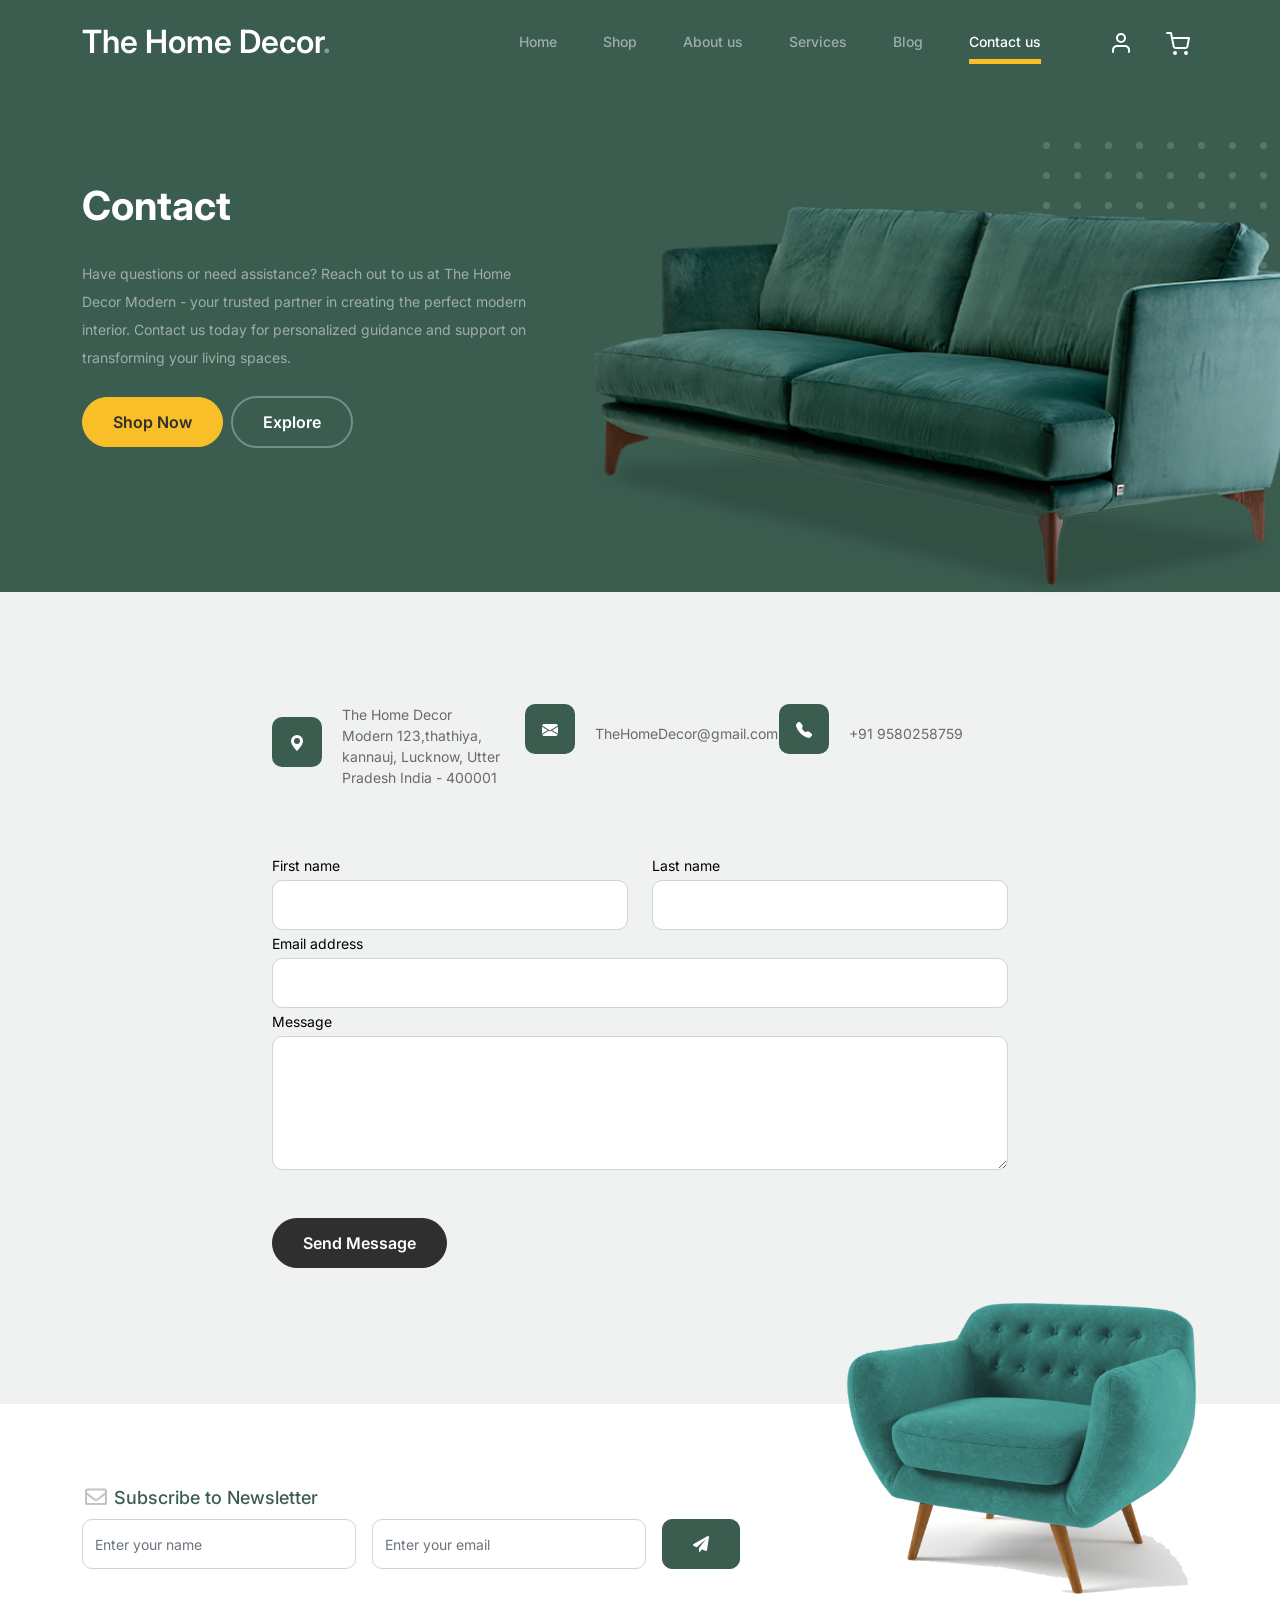
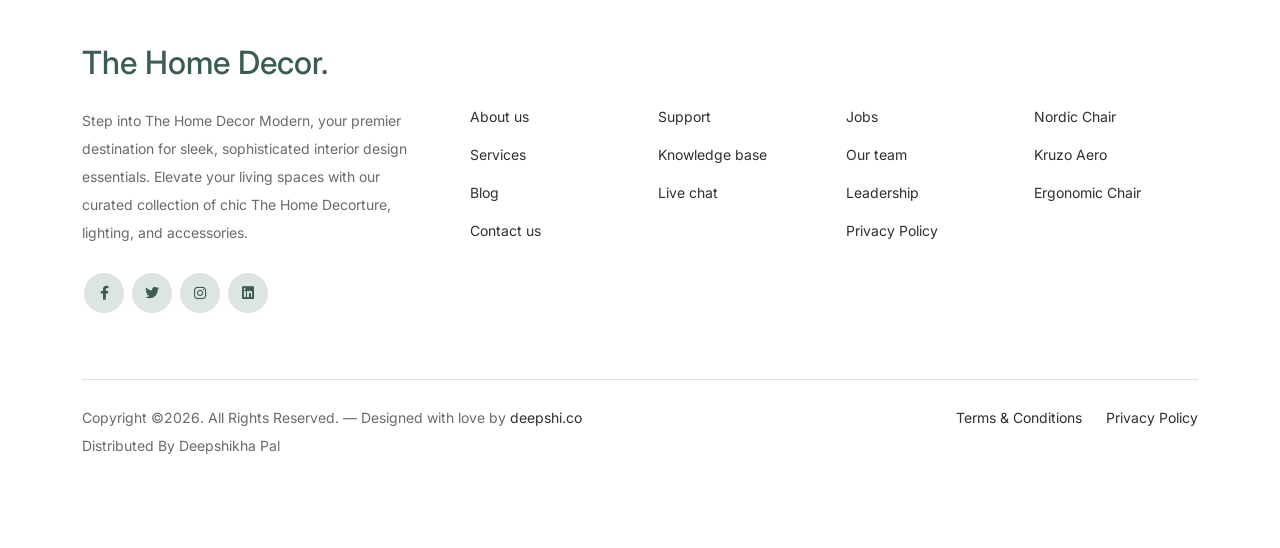
==== commit ca9ce41a: "Update contact.html" ====
--- a/Frontend_Project-main/contact.html
+++ b/Frontend_Project-main/contact.html
@@ -97,9 +97,9 @@
                     <div class="service-contents">
                       <p>
 						The Home Decor Modern
-						123, Serene Street,
-						Elegant Enclave, Mumbai,
-						Maharashtra, India - 400001</p>
+						123,thathiya, kannauj,
+			      			Lucknow, Utter Pradesh
+						India - 400001</p>
                     </div> <!-- /.service-contents-->
                   </div> <!-- /.service -->
                 </div>
@@ -125,7 +125,7 @@
                       </svg>
                     </div> <!-- /.icon -->
                     <div class="service-contents">
-                      <p>+91 94 325 36939</p>
+                      <p>+91 9580258759</p>
                     </div> <!-- /.service-contents-->
                   </div> <!-- /.service -->
                 </div>
@@ -262,7 +262,7 @@
 				<div class="border-top copyright">
 					<div class="row pt-4">
 						<div class="col-lg-6">
-							<p class="mb-2 text-center text-lg-start">Copyright &copy;<script>document.write(new Date().getFullYear());</script>. All Rights Reserved. &mdash; Designed with love by <a href="https://untree.co">Untree.co</a> Distributed By <a hreff="https://themewagon.com">Deepshikha Pal
+							<p class="mb-2 text-center text-lg-start">Copyright &copy;<script>document.write(new Date().getFullYear());</script>. All Rights Reserved. &mdash; Designed with love by <a href="https://untree.co">deepshi.co</a> Distributed By <a hreff="https://themewagon.com">Deepshikha Pal
 							</a>  <!-- License information: https://untree.co/license/ -->
             </p>
 						</div>
